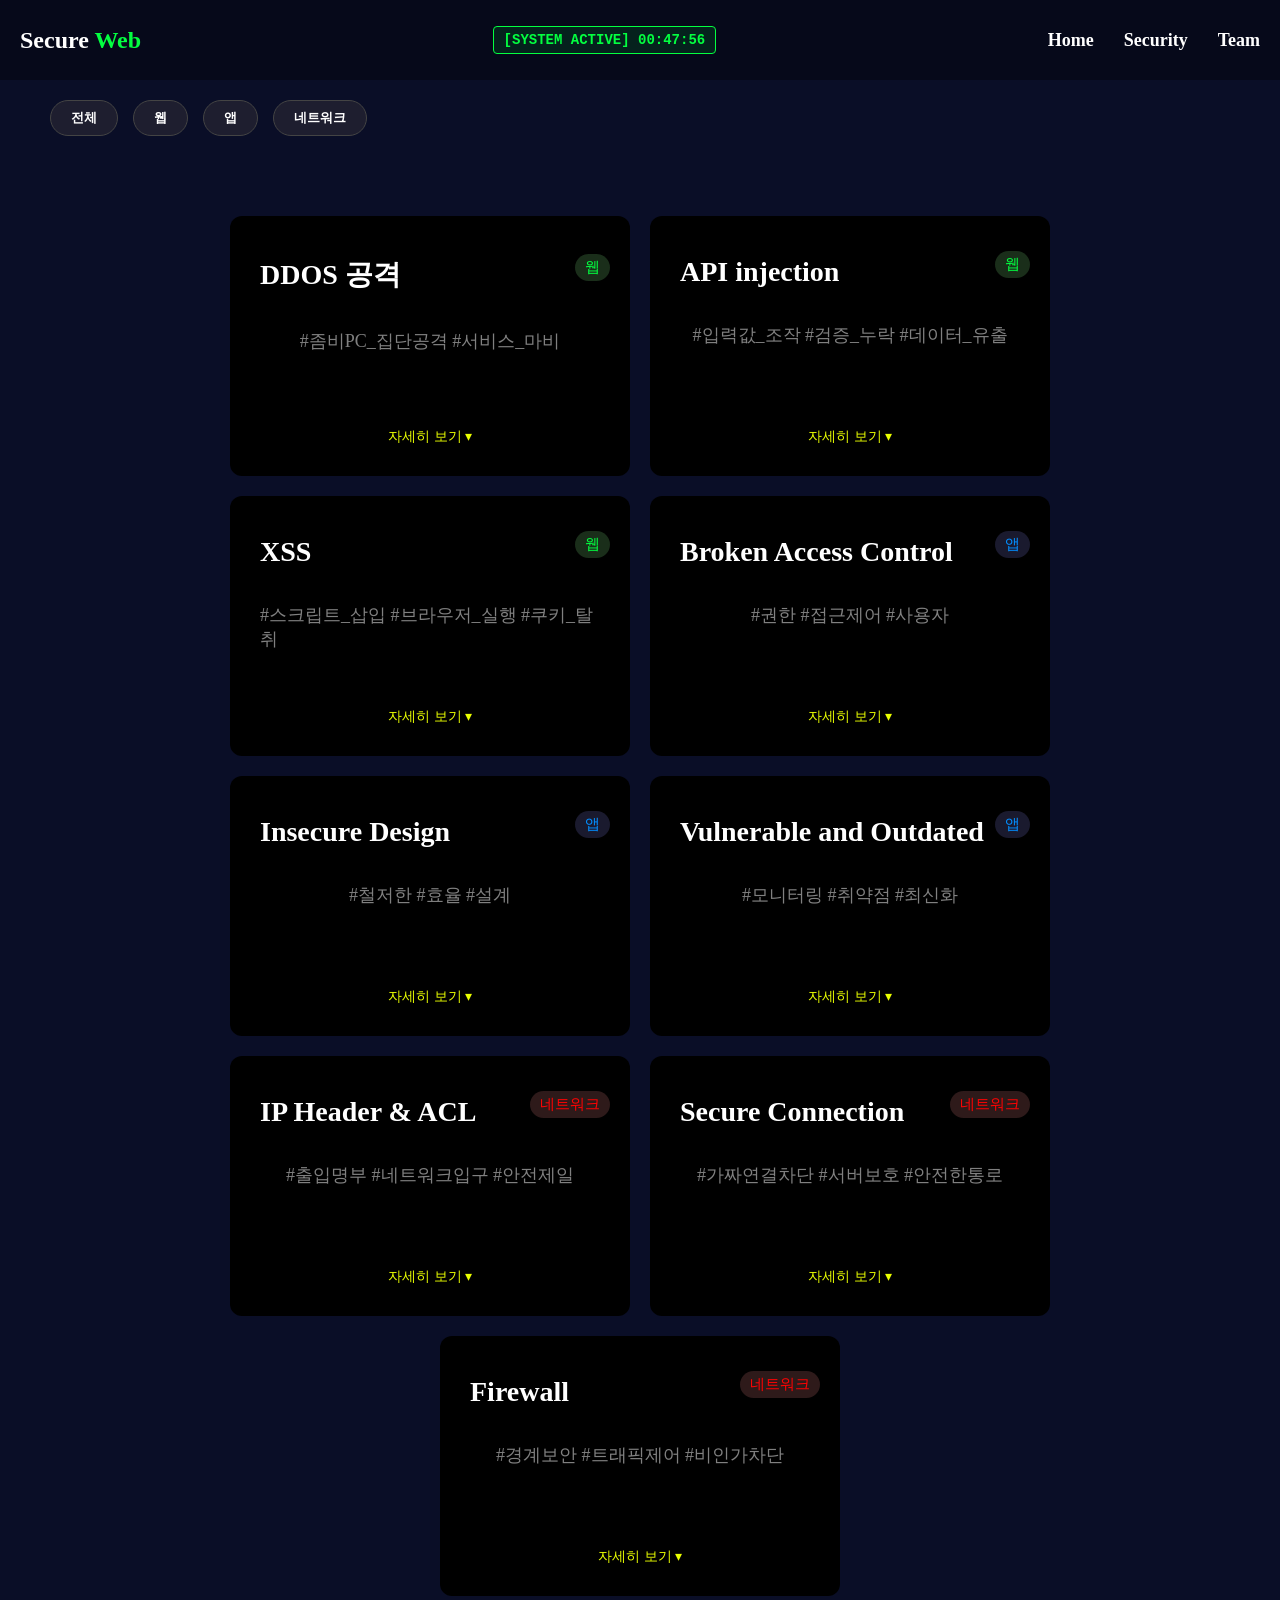
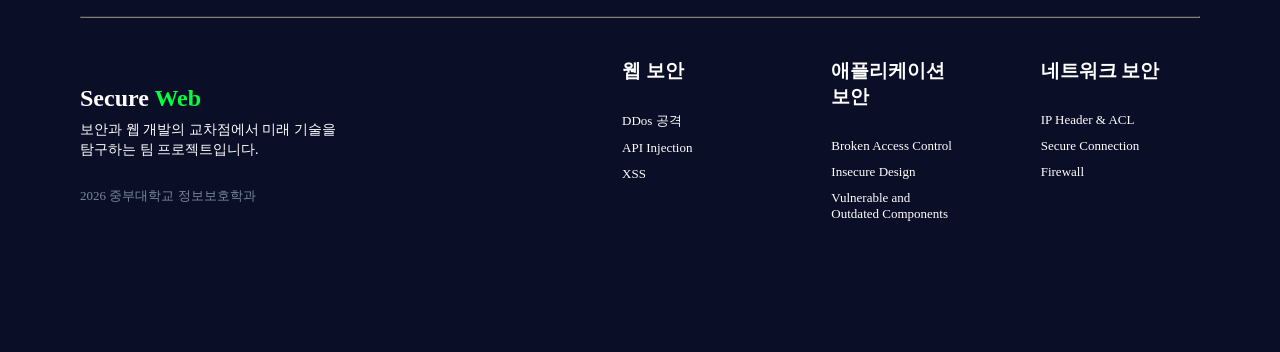
==== security.html @ 50887b19 "첫번째 커밋" ====
<!doctype html>
<html lang="en">
  <head>
    <meta charset="UTF-8" />
    <meta name="viewport" content="width=device-width, initial-scale=1.0" />
    <title>SecureWeb | Security</title>
    <link rel="stylesheet" href="style.css" />
  </head>
  <body>
    <nav class="navbar">
      <div class="container">
        <button class="more" id="menuBtn" aria-label="메뉴 열기">
          <span></span><span></span><span></span>
        </button>
        <div class="logo">
          <span class="logo-def">Secure </span
          ><span class="logo-high">Web</span>
        </div>
        <ul class="nav">
          <li><a href="index.html">Home</a></li>
          <li><a href="security.html">Security</a></li>
          <li><a href="team.html">Team</a></li>
        </ul>
      </div>
    </nav>

    <div class="mobile-menu" id="mobileMenu">
      <a href="index.html">Home</a>
      <a href="security.html">Security</a>
      <a href="team.html">Team</a>
    </div>

    <div class="box-container">
      <div class="box">
        <div class="box-top">
          <h1>DDOS 공격</h1>
          <span class="category-tag1">웹</span>
        </div>
        <p>#좀비PC_집단공격 #서비스_마비</p>
        <span class="toggle">자세히 보기 ▾</span>
        <p class="desc">
          DDoS(분산 서비스 거부) 공격은 여러 대의 컴퓨터를 동원해 특정 서버나
          웹사이트에 비정상적으로 많은 트래픽을 한꺼번에 보내서, 시스템을
          마비시키고 일반 사용자들이 이용하지 못하게 만드는 공격입니다. 쉽게
          말해, 좁은 입구에 수많은 사람을 몰아넣어 아무도 출입하지 못하게
          가로막는 것과 비슷합니다.
        </p>
      </div>

      <div class="box">
        <div class="box-top">
          <h1>API injection</h1>
          <span class="category-tag1">웹</span>
        </div>
        <p>#입력값_조작 #검증_누락 #데이터_유출</p>
        <span class="toggle">자세히 보기 ▾</span>
        <p class="desc">
          공격자가 API 엔드포인트를 통해 악의적인 데이터를 주입하여 서버 측의
          로직을 조작하거나, 데이터베이스를 탈취하고, 시스템 명령을 실행하는
          보안 취약점을 말합니다.유형으론 SQL injection,NoSQL 인젝션,명령어
          인젝션,등이 있다.
        </p>
      </div>

      <div class="box">
        <div class="box-top">
          <h1>XSS</h1>
          <span class="category-tag1">웹</span>
        </div>
        <p>#스크립트_삽입 #브라우저_실행 #쿠키_탈취</p>
        <span class="toggle">자세히 보기 ▾</span>
        <p class="desc">
          악의적인 스크립트를 몰래 올려두어, 그 글을 클릭한 다른 사용자의
          브라우저에서 해당 코드가 실행되게 만드는 공격입니다.이 공격을 통해
          사용자의 로그인 세션 정보를 탈취하거나, 가짜 화면을 띄워 개인정보를
          직접 입력하도록 유도하는 등 방문자를 직접적인 타깃으로 삼는 것이
          특징입니다.
        </p>
      </div>

      <div class="box">
        <div class="box-top">
          <h1>Broken Access Control</h1>
          <span class="category-tag2">앱</span>
        </div>
        <p>#권한 #접근제어 #사용자</p>
        <span class="toggle">자세히 보기 ▾</span>
        <p class="desc">
          액세스 제어가 취약하면 사용자는 주어진 권한을 벗어나 모든 데이터를
          무단으로 열람∙수정 혹은 삭제할 수 있습니다. 대응 방안으로는 모든
          리소스에 대한 접근 제어를 철저히 하고, 사용자에게 최소한의 권한만을
          부여해야 합니다.
        </p>
      </div>

      <div class="box">
        <div class="box-top">
          <h1>Insecure Design</h1>
          <span class="category-tag2">앱</span>
        </div>
        <p>#철저한 #효율 #설계</p>
        <span class="toggle">자세히 보기 ▾</span>
        <p class="desc">
          안전하지 않게 설계된 애플리케이션은 개발 완료 후 코드를 수정하여도
          보안 함을 완벽히 방어하는데 한계가 있습니다. 따라서 설계 단계에서부터
          보안을 적절히 고려해야 합니다.
        </p>
      </div>

      <div class="box">
        <div class="box-top">
          <h1>Vulnerable and Outdated</h1>
          <span class="category-tag2">앱</span>
        </div>
        <p>#모니터링 #취약점 #최신화</p>
        <span class="toggle">자세히 보기 ▾</span>
        <p class="desc">
          이를 방지하기 위해서는 불필요한 기능, 구성요소, 파일 등을 삭제할
          필요가 있습니다. 또한 지속적인 모니터링으로 취약한 소프트웨어가
          사용되고 있는지 확인해야합니다.
        </p>
      </div>

      <div class="box">
        <div class="box-top">
          <h1>IP Header & ACL</h1>
          <span class="category-tag3">네트워크</span>
        </div>
        <p>#출입명부 #네트워크입구 #안전제일</p>
        <span class="toggle">자세히 보기 ▾</span>
        <p class="desc">
          네트워크 통신의 기본인 IP 주소를 확인하여 허락되지 않은 외부인의
          접속을 입구에서부터 막는 기술입니다. IP 헤더 정보를 활용해 '누가
          들어오고 나갈 수 있는지' 규칙을 세우는 네트워크 보안의 가장 기초적인
          첫걸음입니다.
        </p>
      </div>

      <div class="box">
        <div class="box-top">
          <h1>Secure Connection</h1>
          <span class="category-tag3">네트워크</span>
        </div>
        <p>#가짜연결차단 #서버보호 #안전한통로</p>
        <span class="toggle">자세히 보기 ▾</span>
        <p class="desc">
          서버에 가짜 연결 요청을 수없이 보내서 서버를 마비시키는 공격을
          막아내는 기술입니다. TCP의 연결 과정을 응용하여 진짜 사용자만 서버에
          접속할 수 있도록 걸러내어 중단 없는 서비스를 보장합니다.
        </p>
      </div>

      <div class="box">
        <div class="box-top">
          <h1>Firewall</h1>
          <span class="category-tag3">네트워크</span>
        </div>
        <p>#경계보안 #트래픽제어 #비인가차단</p>
        <span class="toggle">자세히 보기 ▾</span>
        <p class="desc">
          신뢰할 수 없는 외부의 침입으로부터 내부 네트워크를 보호하기 위해,
          허가되지 않은 트래픽은 막고 허가된 통신만 통과시키는 가장 기본적인
          보안 시스템입니다.
        </p>
      </div>

      <div class="bottom">
        <hr />
        <div class="bottom-content">
          <div class="bottom-left">
            <div class="bottom-title">
              <h2>Secure <span class="bottom-high">Web</span></h2>
            </div>
            <div class="bottom-ex">
              <p>
                보안과 웹 개발의 교차점에서 미래 기술을<br />탐구하는 팀
                프로젝트입니다.
              </p>
            </div>
            <br />
            <div class="bottom-secure">2026 중부대학교 정보보호학과</div>
          </div>
          <div class="bottom-topics">
            <div class="bottom-web">
              <h3>웹 보안</h3>
              <br />
              <ul>
                <li>DDos 공격</li>
                <li>API Injection</li>
                <li>XSS</li>
              </ul>
            </div>
            <div class="bottom-app">
              <h3>애플리케이션 보안</h3>
              <br />
              <ul>
                <li>Broken Access Control</li>
                <li>Insecure Design</li>
                <li>Vulnerable and Outdated Components</li>
              </ul>
            </div>
            <div class="bottom-network">
              <h3>네트워크 보안</h3>
              <br />
              <ul>
                <li>IP Header & ACL</li>
                <li>Secure Connection</li>
                <li>Firewall</li>
              </ul>
            </div>
          </div>
        </div>
      </div>
    </div>

    <script src="javascrpit.js"></script>
  </body>
</html>
---- style.css ----
* {
  margin: 0;
  padding: 0;
  box-sizing: border-box;
}

body {
  color: white;
  background-color: #0a0e27;
  padding-top: 80px;
}

.navbar {
  color: white;
  background-color: #06091a;
  height: 80px;
  position: fixed;
  top: 0;
  left: 0;
  right: 0;
  z-index: 999;
}

.container {
  padding: 0 20px;
  display: flex;
  justify-content: space-between;
  align-items: center;
  height: 100%;
  position: relative;
}

.logo {
  font-size: x-large;
  font-weight: bold;
}

.logo-def {
  color: white;
}

.logo-high {
  color: #03ff40;
}

ul {
  list-style-type: none;
}

.nav {
  display: flex;
  flex-direction: row;
  gap: 30px;
  align-items: center;
}

.nav > li > a {
  color: white;
  text-decoration: none;
  font-size: 18px;
  font-weight: bold;
}

.nav > li > a:hover {
  text-decoration: underline;
  color: #03ff40;
}

.more {
  display: none;
  flex-direction: column;
  gap: 5px;
  cursor: pointer;
  background: none;
  border: none;
  padding: 10px;
}

.more > span {
  display: block;
  width: 25px;
  height: 2px;
  background-color: white;
  border-radius: 3px;
}

.mobile-menu {
  display: none;
  position: fixed;
  top: 80px;
  left: 0;
  right: 0;
  background-color: #06091a;
  flex-direction: column;
  z-index: 998;
  border-top: 1px solid #1a2040;
  overflow: hidden;
  max-height: 0;
  transition: max-height 0.35s ease;
}

.mobile-menu.open {
  max-height: 200px;
}

.mobile-menu a {
  display: block;
  color: white;
  text-decoration: none;
  font-size: 18px;
  font-weight: bold;
  padding: 16px 24px;
  border-bottom: 1px solid #1a2040;
  transition:
    color 0.2s,
    background 0.2s;
}

.mobile-menu a:hover {
  color: #03ff40;
  background: #0d1230;
}

.top {
  width: 100%;
  height: 100px;
}

.content {
  display: flex;
  flex-direction: row;
}

.left {
  width: 60%;
  min-height: 580px;
  display: flex;
  align-items: center;
}

.left-content {
  width: 100%;
  margin: 60px 60px 60px 80px;
}

.title {
  display: flex;
  align-items: center;
}

.title > h1 {
  font-size: 80px;
  line-height: 1.15;
}

.title-def {
  color: white;
}

.title-high {
  color: #03ff40;
}

.ex {
  margin-top: 40px;
}

.ex > p {
  color: white;
  font-size: larger;
  line-height: 1.7;
}

.right {
  width: 40%;
  display: flex;
  justify-content: center;
  align-items: center;
  min-height: 500px;
}

.right-image {
  width: 400px;
  height: 400px;
  display: flex;
  justify-content: center;
  align-items: center;
}

.right-image > img {
  width: 100%;
}

.bottom {
  width: 100%;
}

.bottom > hr {
  width: calc(100% - 80px);
  margin: 0 40px;
  border-color: gray;
}

.bottom-content {
  padding: 20px 0;
  display: flex;
  flex-direction: row;
  justify-content: space-between;
  align-items: center;
}

.bottom-left {
  display: flex;
  flex-direction: column;
  margin: 0 40px;
  width: 400px;
}

.bottom-title h2 {
  color: white;
}

.bottom-high {
  color: #03ff40;
}

.bottom-ex > p {
  color: white;
  margin: 8px 0 0;
  line-height: 1.4;
  font-size: 14px;
}

.bottom-secure {
  margin-top: 10px;
  color: lightslategray;
  font-size: 13px;
}

.bottom-topics {
  display: flex;
  flex-direction: row;
  gap: 40px;
  margin-right: 50px;
}

.bottom-topics > div {
  flex: 1;
  margin: 20px;
}

.bottom-topics h3 {
  color: white;
}

.bottom-web > ul > li,
.bottom-app > ul > li,
.bottom-network > ul > li {
  color: white;
  margin: 10px 0;
  font-size: 13px;
}

/* 팀원 소개 섹션 */
.team-intro-section {
  width: 100%;
  padding: 80px 0;
  text-align: center;
}

.team-title {
  margin-bottom: 60px;
  font-size: 2.5rem;
  color: #ffffff;
  text-shadow: 0 0 20px rgba(3, 255, 64, 0.3);
}

.team-grid {
  display: flex;
  justify-content: center;
  gap: 40px;
  flex-wrap: wrap;
  max-width: 1200px;
  margin: 0 auto;
}

.team-card {
  width: 320px;
  padding: 40px 20px;
  background: rgba(255, 255, 255, 0.05);
  border: 1px solid rgba(255, 255, 255, 0.1);
  border-radius: 20px;
  transition: all 0.4s cubic-bezier(0.175, 0.885, 0.32, 1.275);
  text-align: center;
}

.team-profile-glow {
  width: 150px;
  height: 150px;
  margin: 0 auto 25px;
  border-radius: 50%;
  border: 3px solid #03ff40;
  box-shadow: 0 0 20px rgba(3, 255, 64, 0.4);
  overflow: hidden;
}

.team-profile-glow img {
  width: 100%;
  height: 100%;
  object-fit: cover;
}

.team-name {
  font-size: 1.5rem;
  margin-bottom: 8px;
  transition: 0.3s;
}

.team-role {
  color: #03ff40;
  font-weight: bold;
  margin-bottom: 5px;
  transition: 0.3s;
}

.team-univ {
  color: #cccccc;
  font-size: 14px;
  margin-bottom: 20px;
  transition: 0.3s;
}

.team-links {
  display: flex;
  justify-content: center;
  gap: 20px;
  margin-top: 10px;
}

.icon-btn img {
  width: 35px;
  height: 35px;
  object-fit: contain;
  transition: all 0.3s ease;
  filter: drop-shadow(0 0 2px rgba(3, 255, 64, 0.2));
}

.icon-btn:hover img {
  transform: translateY(-5px) scale(1.1);
  filter: drop-shadow(0 0 10px rgba(3, 255, 64, 0.9));
}

.team-card:hover {
  background-color: white !important;
  transform: translateY(-15px);
  box-shadow: 0 10px 30px rgba(0, 0, 0, 0.5);
}

.team-card:hover .team-name,
.team-card:hover .team-univ {
  color: #1a1a1a !important;
}

.team-card:hover .team-role {
  color: #02c031 !important;
}

.box-container {
  display: flex;
  flex-wrap: wrap;
  max-width: 1600px;
  width: 100%;
  gap: 40px;
  margin: 80px auto;
  padding: 0 40px;
  justify-content: center;
  align-items: flex-start;
}

.box {
  width: 400px;
  min-height: 260px;
  height: auto;
  font-size: 14px;
  border-radius: 12px;
  background-color: black;
  padding: 40px 30px 20px 30px;
  display: flex;
  flex-direction: column;
  gap: 10px;
  align-items: center;
  overflow: visible;
}

.desc {
  display: none;
  margin: 0;
  color: grey;
}

p {
  color: grey;
  font-size: 18px;
}

.box a {
  color: white;
}

.toggle {
  color: #eaff00;
  font-size: 14px;
  cursor: pointer;
  display: block;
  text-align: center;
  width: 100%;
  margin-top: auto;
  margin-bottom: 10px;
}

.category-tag1 {
  margin-left: auto;
  margin-right: -10px;
  color: #03ff40;
  font-size: 15px;
  background-color: #1a2e1a;
  padding: 4px 10px;
  border-radius: 20px;
  margin-top: -15px;
}

.category-tag2 {
  margin-left: auto;
  margin-right: -10px;
  color: #038eff;
  font-size: 15px;
  background-color: #1a1a2e;
  padding: 4px 10px;
  border-radius: 20px;
  margin-top: -15px;
}

.category-tag3 {
  margin-left: auto;
  margin-right: -10px;
  color: #ff0303;
  font-size: 15px;
  background-color: #2e1a1a;
  padding: 4px 10px;
  border-radius: 20px;
  margin-top: -15px;
}

.box-top {
  display: flex;
  justify-content: space-between;
  align-items: center;
  width: 100%;
}

.box p {
  margin-top: 25px;
  margin-bottom: 20px;
}

@media (max-width: 768px) {
  body {
    width: 100%;
    height: auto;
    padding-top: 80px;
  }

  .navbar > .container > .logo {
    position: absolute;
    left: 50%;
    transform: translateX(-50%);
  }

  .nav {
    display: none;
  }

  .more {
    display: flex;
  }

  .mobile-menu {
    display: flex;
  }

  .top {
    display: none;
  }

  .content {
    flex-direction: column;
  }

  .left {
    width: 100%;
    min-height: auto;
    order: 2;
  }

  .left-content {
    width: 100%;
    margin: 20px 20px 40px;
  }

  .title {
    justify-content: center;
    text-align: center;
  }

  .title > h1 {
    font-size: 60px;
    text-align: center;
    width: 100%;
    line-height: 1.25;
  }

  .ex > p {
    text-align: center;
    line-height: 1.5;
  }

  .right {
    width: 100%;
    order: 1;
    min-height: auto;
    overflow: hidden;
  }

  .right-image {
    width: auto;
    overflow: hidden;
    mask-image: linear-gradient(
      to bottom,
      transparent 0%,
      black 15%,
      black 80%,
      transparent 100%
    );
    -webkit-mask-image: linear-gradient(
      to bottom,
      transparent 0%,
      black 15%,
      black 80%,
      transparent 100%
    );
    display: block;
    transform: scale(1.5);
    transform-origin: center top;
  }

  .right-image > img {
    width: 100%;
    display: block;
  }

  .bottom {
    width: 100%;
    display: block;
  }

  .bottom > hr {
    width: calc(100% - 40px);
    margin: 0 20px;
  }

  .bottom-topics {
    display: none;
  }

  .bottom-left {
    width: calc(100% - 40px);
    margin: 10px 20px;
  }
  .team-grid {
    flex-direction: column;
    align-items: center;
  }
  .team-title {
    font-size: 2rem;
  }
}
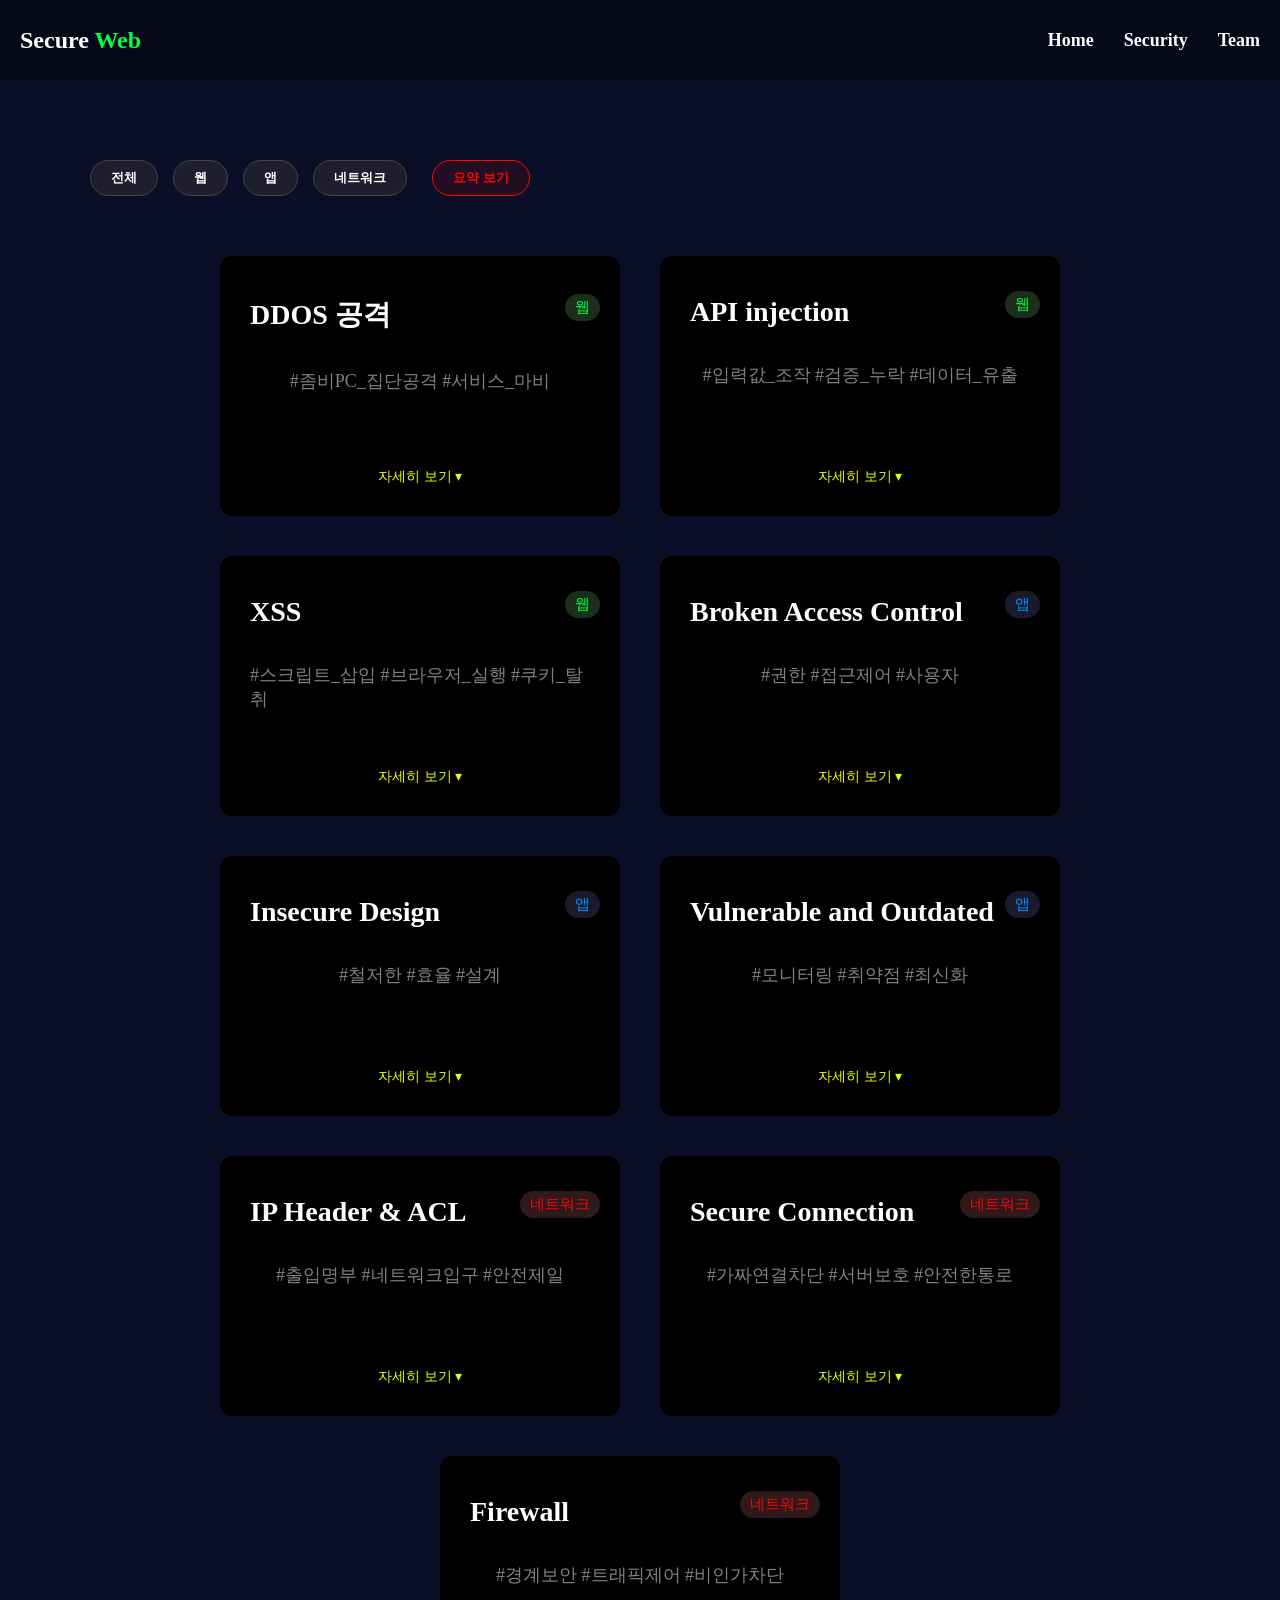
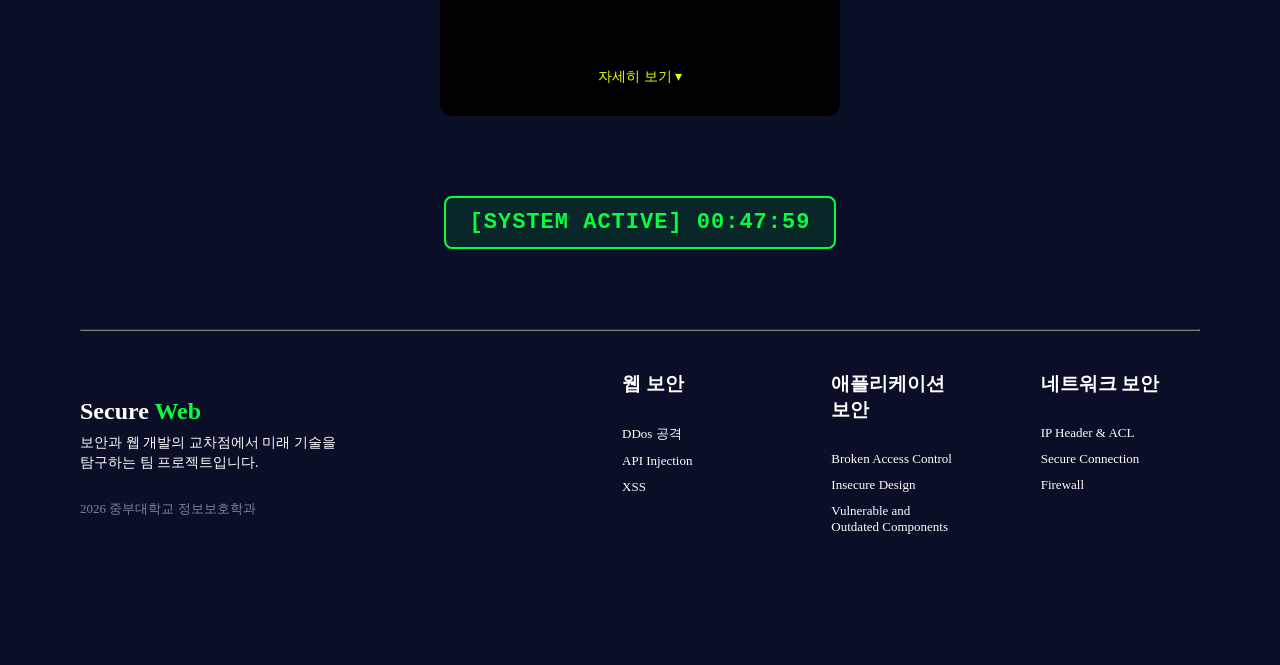
==== commit 0ed14520: "정은의 세번째 커밋" ====
--- a/security.html
+++ b/security.html
@@ -4,7 +4,7 @@
     <meta charset="UTF-8" />
     <meta name="viewport" content="width=device-width, initial-scale=1.0" />
     <title>SecureWeb | Security</title>
-    <link rel="stylesheet" href="style.css" />
+    <link rel="stylesheet" href="jungeun-style.css" />
   </head>
   <body>
     <nav class="navbar">
@@ -31,6 +31,14 @@
     </div>
 
     <div class="box-container">
+      <div class="filter-container">
+        <button class="filter-btn" data-filter="전체">전체</button>
+        <button class="filter-btn" data-filter="웹">웹</button>
+        <button class="filter-btn" data-filter="앱">앱</button>
+        <button class="filter-btn" data-filter="네트워크">네트워크</button>
+        <button class="summary-btn" id="summaryBtn">요약 보기</button>
+      </div>
+
       <div class="box">
         <div class="box-top">
           <h1>DDOS 공격</h1>
@@ -162,6 +170,10 @@
           허가되지 않은 트래픽은 막고 허가된 통신만 통과시키는 가장 기본적인
           보안 시스템입니다.
         </p>
+      </div>
+
+      <div class="clock-container">
+        <div id="systemClock">[SYSTEM ACTIVE] 00:00:00</div>
       </div>
 
       <div class="bottom">
@@ -213,6 +225,53 @@
       </div>
     </div>
 
+    <div class="modal-overlay" id="summaryModal">
+      <div class="modal-content" id="modalContent">
+        <div class="modal-bg bg-danger"></div>
+        <div class="modal-bg bg-secure"></div>
+
+        <div class="modal-text-overlay">
+          <div class="text-layer text-danger">
+            <h2 class="danger-title">
+              [SYSTEM DANGER] 방치된 환경의 치명적 위협
+            </h2>
+            <div class="danger-list">
+              <p>
+                <strong>[Web]</strong> DDoS 폭주 / API 데이터 무단 탈취 / XSS
+                감염
+              </p>
+              <p>
+                <strong>[App]</strong> 권한 무단 획득 / 설계 결함 악용 / 구버전
+                취약점
+              </p>
+              <p>
+                <strong>[Network]</strong> 비인가 침입 / 가짜 연결 폭주 / 방화벽
+                무력화
+              </p>
+            </div>
+          </div>
+
+          <div class="text-layer text-secure">
+            <h2 class="secure-title">[SYSTEM SECURE] SecureWeb 방어 가동</h2>
+            <div class="secure-list">
+              <p>
+                <strong>[Web]</strong> 비정상 트래픽 차단 / 입력값 철저 검증 /
+                스크립트 원천 방어
+              </p>
+              <p>
+                <strong>[App]</strong> 무결점 접근 제어(ACL) / 시큐어 코딩 /
+                실시간 모니터링
+              </p>
+              <p>
+                <strong>[Network]</strong> 허가된 IP만 통과 / 암호화 연결 / 철통
+                방화벽 구축
+              </p>
+            </div>
+          </div>
+        </div>
+      </div>
+    </div>
+
     <script src="javascrpit.js"></script>
   </body>
 </html>
--- a/jungeun-style.css
+++ b/jungeun-style.css
@@ -0,0 +1,820 @@
+* {
+  margin: 0;
+  padding: 0;
+  box-sizing: border-box;
+}
+
+body {
+  color: white;
+  background-color: #0a0e27;
+  padding-top: 80px;
+}
+
+.navbar {
+  color: white;
+  background-color: #06091a;
+  height: 80px;
+  position: fixed;
+  top: 0;
+  left: 0;
+  right: 0;
+  z-index: 999;
+}
+
+.container {
+  padding: 0 20px;
+  display: flex;
+  justify-content: space-between;
+  align-items: center;
+  height: 100%;
+  position: relative;
+}
+
+.logo {
+  font-size: x-large;
+  font-weight: bold;
+}
+
+.logo-def {
+  color: white;
+}
+
+.logo-high {
+  color: #03ff40;
+}
+
+ul {
+  list-style-type: none;
+}
+
+.nav {
+  display: flex;
+  flex-direction: row;
+  gap: 30px;
+  align-items: center;
+}
+
+.nav > li > a {
+  color: white;
+  text-decoration: none;
+  font-size: 18px;
+  font-weight: bold;
+}
+
+.nav > li > a:hover {
+  text-decoration: underline;
+  color: #03ff40;
+}
+
+.more {
+  display: none;
+  flex-direction: column;
+  gap: 5px;
+  cursor: pointer;
+  background: none;
+  border: none;
+  padding: 10px;
+}
+
+.more > span {
+  display: block;
+  width: 25px;
+  height: 2px;
+  background-color: white;
+  border-radius: 3px;
+}
+
+.mobile-menu {
+  display: none;
+  position: fixed;
+  top: 80px;
+  left: 0;
+  right: 0;
+  background-color: #06091a;
+  flex-direction: column;
+  z-index: 998;
+  border-top: 1px solid #1a2040;
+  overflow: hidden;
+  max-height: 0;
+  transition: max-height 0.35s ease;
+}
+
+.mobile-menu.open {
+  max-height: 200px;
+}
+
+.mobile-menu a {
+  display: block;
+  color: white;
+  text-decoration: none;
+  font-size: 18px;
+  font-weight: bold;
+  padding: 16px 24px;
+  border-bottom: 1px solid #1a2040;
+  transition:
+    color 0.2s,
+    background 0.2s;
+}
+
+.mobile-menu a:hover {
+  color: #03ff40;
+  background: #0d1230;
+}
+
+.top {
+  width: 100%;
+  height: 100px;
+}
+
+.content {
+  display: flex;
+  flex-direction: row;
+}
+
+.left {
+  width: 60%;
+  min-height: 580px;
+  display: flex;
+  align-items: center;
+}
+
+.left-content {
+  width: 100%;
+  margin: 60px 60px 60px 80px;
+}
+
+.title {
+  display: flex;
+  align-items: center;
+}
+
+.title > h1 {
+  font-size: 80px;
+  line-height: 1.15;
+}
+
+.title-def {
+  color: white;
+}
+
+.title-high {
+  color: #03ff40;
+}
+
+.ex {
+  margin-top: 40px;
+}
+
+.ex > p {
+  color: white;
+  font-size: larger;
+  line-height: 1.7;
+}
+
+.right {
+  width: 40%;
+  display: flex;
+  justify-content: center;
+  align-items: center;
+  min-height: 500px;
+}
+
+.right-image {
+  width: 400px;
+  height: 400px;
+  display: flex;
+  justify-content: center;
+  align-items: center;
+}
+
+.right-image > img {
+  width: 100%;
+}
+
+.bottom {
+  width: 100%;
+}
+
+.bottom > hr {
+  width: calc(100% - 80px);
+  margin: 0 40px;
+  border-color: gray;
+}
+
+.bottom-content {
+  padding: 20px 0;
+  display: flex;
+  flex-direction: row;
+  justify-content: space-between;
+  align-items: center;
+}
+
+.bottom-left {
+  display: flex;
+  flex-direction: column;
+  margin: 0 40px;
+  width: 400px;
+}
+
+.bottom-title h2 {
+  color: white;
+}
+
+.bottom-high {
+  color: #03ff40;
+}
+
+.bottom-ex > p {
+  color: white;
+  margin: 8px 0 0;
+  line-height: 1.4;
+  font-size: 14px;
+}
+
+.bottom-secure {
+  margin-top: 10px;
+  color: lightslategray;
+  font-size: 13px;
+}
+
+.bottom-topics {
+  display: flex;
+  flex-direction: row;
+  gap: 40px;
+  margin-right: 50px;
+}
+
+.bottom-topics > div {
+  flex: 1;
+  margin: 20px;
+}
+
+.bottom-topics h3 {
+  color: white;
+}
+
+.bottom-web > ul > li,
+.bottom-app > ul > li,
+.bottom-network > ul > li {
+  color: white;
+  margin: 10px 0;
+  font-size: 13px;
+}
+
+/* 팀원 소개 섹션 */
+.team-intro-section {
+  width: 100%;
+  padding: 80px 0;
+  text-align: center;
+}
+
+.team-title {
+  margin-bottom: 60px;
+  font-size: 2.5rem;
+  color: #ffffff;
+  text-shadow: 0 0 20px rgba(3, 255, 64, 0.3);
+}
+
+.team-grid {
+  display: flex;
+  justify-content: center;
+  gap: 40px;
+  flex-wrap: wrap;
+  max-width: 1200px;
+  margin: 0 auto;
+}
+
+.team-card {
+  width: 320px;
+  padding: 40px 20px;
+  background: rgba(255, 255, 255, 0.05);
+  border: 1px solid rgba(255, 255, 255, 0.1);
+  border-radius: 20px;
+  transition: all 0.4s cubic-bezier(0.175, 0.885, 0.32, 1.275);
+  text-align: center;
+}
+
+.team-profile-glow {
+  width: 150px;
+  height: 150px;
+  margin: 0 auto 25px;
+  border-radius: 50%;
+  border: 3px solid #03ff40;
+  box-shadow: 0 0 20px rgba(3, 255, 64, 0.4);
+  overflow: hidden;
+}
+
+.team-profile-glow img {
+  width: 100%;
+  height: 100%;
+  object-fit: cover;
+}
+
+.team-name {
+  font-size: 1.5rem;
+  margin-bottom: 8px;
+  transition: 0.3s;
+}
+
+.team-role {
+  color: #03ff40;
+  font-weight: bold;
+  margin-bottom: 5px;
+  transition: 0.3s;
+}
+
+.team-univ {
+  color: #cccccc;
+  font-size: 14px;
+  margin-bottom: 20px;
+  transition: 0.3s;
+}
+
+.team-links {
+  display: flex;
+  justify-content: center;
+  gap: 20px;
+  margin-top: 10px;
+}
+
+.icon-btn img {
+  width: 35px;
+  height: 35px;
+  object-fit: contain;
+  transition: all 0.3s ease;
+  filter: drop-shadow(0 0 2px rgba(3, 255, 64, 0.2));
+}
+
+.icon-btn:hover img {
+  transform: translateY(-5px) scale(1.1);
+  filter: drop-shadow(0 0 10px rgba(3, 255, 64, 0.9));
+}
+
+.team-card:hover {
+  background-color: white !important;
+  transform: translateY(-15px);
+  box-shadow: 0 10px 30px rgba(0, 0, 0, 0.5);
+}
+
+.team-card:hover .team-name,
+.team-card:hover .team-univ {
+  color: #1a1a1a !important;
+}
+
+.team-card:hover .team-role {
+  color: #02c031 !important;
+}
+
+.box-container {
+  display: flex;
+  flex-wrap: wrap;
+  max-width: 1600px;
+  width: 100%;
+  gap: 40px;
+  margin: 80px auto;
+  padding: 0 40px;
+  justify-content: center;
+  align-items: flex-start;
+}
+
+.box {
+  width: 400px;
+  min-height: 260px;
+  height: auto;
+  font-size: 14px;
+  border-radius: 12px;
+  background-color: black;
+  padding: 40px 30px 20px 30px;
+  display: flex;
+  flex-direction: column;
+  gap: 10px;
+  align-items: center;
+  overflow: visible;
+}
+
+.desc {
+  display: none;
+  margin: 0;
+  color: grey;
+}
+
+p {
+  color: grey;
+  font-size: 18px;
+}
+
+.box a {
+  color: white;
+}
+
+.toggle {
+  color: #eaff00;
+  font-size: 14px;
+  cursor: pointer;
+  display: block;
+  text-align: center;
+  width: 100%;
+  margin-top: auto;
+  margin-bottom: 10px;
+}
+
+.category-tag1 {
+  margin-left: auto;
+  margin-right: -10px;
+  color: #03ff40;
+  font-size: 15px;
+  background-color: #1a2e1a;
+  padding: 4px 10px;
+  border-radius: 20px;
+  margin-top: -15px;
+}
+
+.category-tag2 {
+  margin-left: auto;
+  margin-right: -10px;
+  color: #038eff;
+  font-size: 15px;
+  background-color: #1a1a2e;
+  padding: 4px 10px;
+  border-radius: 20px;
+  margin-top: -15px;
+}
+
+.category-tag3 {
+  margin-left: auto;
+  margin-right: -10px;
+  color: #ff0303;
+  font-size: 15px;
+  background-color: #2e1a1a;
+  padding: 4px 10px;
+  border-radius: 20px;
+  margin-top: -15px;
+}
+
+.box-top {
+  display: flex;
+  justify-content: space-between;
+  align-items: center;
+  width: 100%;
+}
+
+.box p {
+  margin-top: 25px;
+  margin-bottom: 20px;
+}
+
+@media (max-width: 768px) {
+  body {
+    width: 100%;
+    height: auto;
+    padding-top: 80px;
+  }
+
+  .navbar > .container > .logo {
+    position: absolute;
+    left: 50%;
+    transform: translateX(-50%);
+  }
+
+  .nav {
+    display: none;
+  }
+
+  .more {
+    display: flex;
+  }
+
+  .mobile-menu {
+    display: flex;
+  }
+
+  .top {
+    display: none;
+  }
+
+  .content {
+    flex-direction: column;
+  }
+
+  .left {
+    width: 100%;
+    min-height: auto;
+    order: 2;
+  }
+
+  .left-content {
+    width: 100%;
+    margin: 20px 20px 40px;
+  }
+
+  .title {
+    justify-content: center;
+    text-align: center;
+  }
+
+  .title > h1 {
+    font-size: 60px;
+    text-align: center;
+    width: 100%;
+    line-height: 1.25;
+  }
+
+  .ex > p {
+    text-align: center;
+    line-height: 1.5;
+  }
+
+  .right {
+    width: 100%;
+    order: 1;
+    min-height: auto;
+    overflow: hidden;
+  }
+
+  .right-image {
+    width: auto;
+    overflow: hidden;
+    mask-image: linear-gradient(
+      to bottom,
+      transparent 0%,
+      black 15%,
+      black 80%,
+      transparent 100%
+    );
+    -webkit-mask-image: linear-gradient(
+      to bottom,
+      transparent 0%,
+      black 15%,
+      black 80%,
+      transparent 100%
+    );
+    display: block;
+    transform: scale(1.5);
+    transform-origin: center top;
+  }
+
+  .right-image > img {
+    width: 100%;
+    display: block;
+  }
+
+  .bottom {
+    width: 100%;
+    display: block;
+  }
+
+  .bottom > hr {
+    width: calc(100% - 40px);
+    margin: 0 20px;
+  }
+
+  .bottom-topics {
+    display: none;
+  }
+
+  .bottom-left {
+    width: calc(100% - 40px);
+    margin: 10px 20px;
+  }
+  .team-grid {
+    flex-direction: column;
+    align-items: center;
+  }
+  .team-title {
+    font-size: 2rem;
+  }
+}
+
+/* 기존 style.css 내용들... (위에 그대로 두시면 됩니다) */
+/* 아래 내용부터 맨 밑에 추가해 주세요! */
+
+/* =========================================
+   추가된 UI 요소 스타일 (필터, 시계, 요약 모달)
+========================================= */
+
+/* 1. 카테고리 필터 & 요약 버튼 */
+.filter-container {
+  display: flex;
+  width: 100%;
+  flex-basis: 100%; /* 카드 위에서 한 줄을 꽉 채우게 만듭니다 */
+  margin: 0 50px 20px 50px;
+  gap: 15px;
+  align-items: center;
+}
+
+.filter-btn {
+  padding: 8px 20px;
+  border-radius: 20px;
+  border: 1px solid #444;
+  background-color: #1e1e2f;
+  color: #fff;
+  font-weight: bold;
+  cursor: pointer;
+  transition: 0.3s;
+}
+
+/* 필터 호버 효과 (자바스크립트 없이 CSS로 처리) */
+.filter-btn:hover {
+  border-color: #fff;
+}
+.filter-btn[data-filter='웹']:hover {
+  border-color: #03ff40;
+  color: #03ff40;
+}
+.filter-btn[data-filter='앱']:hover {
+  border-color: #038eff;
+  color: #038eff;
+}
+.filter-btn[data-filter='네트워크']:hover {
+  border-color: #ff0303;
+  color: #ff0303;
+}
+
+/* 2. 요약 버튼 특별 디자인 */
+.summary-btn {
+  padding: 8px 20px;
+  border-radius: 20px;
+  border: 1px solid #ff0303;
+  background-color: rgba(255, 3, 3, 0.1);
+  color: #ff0303;
+  font-weight: bold;
+  cursor: pointer;
+  transition: 0.3s;
+  margin-left: 10px;
+}
+.summary-btn:hover {
+  background-color: #ff0303;
+  color: #fff;
+  box-shadow: 0 0 15px rgba(255, 3, 3, 0.5);
+}
+
+/* 3. 시스템 시계 */
+.clock-container {
+  display: flex;
+  justify-content: center;
+  width: 100%;
+  flex-basis: 100%;
+  margin-top: 40px;
+  margin-bottom: 40px;
+}
+
+#systemClock {
+  color: #03ff40;
+  font-size: 22px;
+  font-weight: bold;
+  font-family: monospace;
+  padding: 12px 24px;
+  border: 2px solid #03ff40;
+  border-radius: 8px;
+  background-color: rgba(3, 255, 64, 0.1);
+  letter-spacing: 1px;
+}
+
+/* 4. 요약 팝업 (모달) 기본 뼈대 */
+.modal-overlay {
+  display: none; /* 평소엔 숨김 */
+  position: fixed;
+  inset: 0; /* top:0, left:0, right:0, bottom:0 랑 같음 */
+  background-color: rgba(0, 0, 0, 0.85);
+  z-index: 1000;
+  justify-content: center;
+  align-items: center;
+}
+
+/* JS에서 'show' 클래스를 추가하면 보이게 됨 */
+.modal-overlay.show {
+  display: flex;
+}
+
+.modal-content {
+  position: relative;
+  width: 90%;
+  max-width: 800px;
+  height: 500px;
+  border-radius: 12px;
+  overflow: hidden;
+  box-shadow: 0 0 40px rgba(255, 3, 3, 0.4); /* 기본 빨간 그림자 */
+  cursor: pointer;
+  transition: box-shadow 0.4s ease;
+}
+
+/* 5. 모달 배경 이미지 전환 (Opacity 활용) */
+.modal-bg {
+  position: absolute;
+  inset: 0;
+  background-size: cover;
+  background-position: center;
+  transition: opacity 0.4s ease;
+}
+.bg-danger {
+  background-image: url('danger.jpg');
+  z-index: 1;
+}
+.bg-secure {
+  background-image: url('security.jpg');
+  z-index: 2;
+  opacity: 0;
+} /* 기본으로 숨김 */
+
+/* 6. 모달 텍스트 전환 */
+.modal-text-overlay {
+  position: absolute;
+  inset: 0;
+  z-index: 10;
+  background-color: rgba(0, 0, 0, 0.75); /* 어두운 유리 효과 */
+  display: flex;
+  justify-content: center;
+  align-items: center;
+}
+
+.text-layer {
+  position: absolute;
+  display: flex;
+  flex-direction: column;
+  justify-content: center;
+  padding: 40px;
+  width: 100%;
+  height: 100%;
+  transition: opacity 0.4s ease;
+}
+
+.text-danger {
+  opacity: 1;
+} /* 기본으로 보임 */
+.text-secure {
+  opacity: 0;
+} /* 기본으로 숨김 */
+
+/* 텍스트 상세 디자인 */
+.danger-title {
+  color: #ff0303;
+  margin-bottom: 30px;
+  font-size: 28px;
+  text-shadow: 0 0 15px rgba(255, 0, 0, 0.8);
+  text-align: center;
+}
+.danger-list p {
+  color: #eee;
+  font-size: 18px;
+  line-height: 2;
+  text-align: left;
+}
+.danger-list strong {
+  color: #ff4444;
+  font-size: 20px;
+  margin-right: 10px;
+}
+
+.secure-title {
+  color: #03ff40;
+  margin-bottom: 30px;
+  font-size: 28px;
+  text-shadow: 0 0 15px rgba(3, 255, 64, 0.8);
+  text-align: center;
+}
+.secure-list p {
+  color: #eee;
+  font-size: 18px;
+  line-height: 2;
+  text-align: left;
+}
+.secure-list strong {
+  color: #03ff40;
+  font-size: 20px;
+  margin-right: 10px;
+}
+
+/* 🌟 마우스를 올리거나(Hover), 터치해서 'secure-mode' 클래스가 붙었을 때의 변화 🌟 */
+.modal-content:hover,
+.modal-content.secure-mode {
+  box-shadow: 0 0 50px rgba(3, 255, 64, 0.5);
+}
+.modal-content:hover .bg-secure,
+.modal-content.secure-mode .bg-secure {
+  opacity: 1;
+}
+.modal-content:hover .text-danger,
+.modal-content.secure-mode .text-danger {
+  opacity: 0;
+}
+.modal-content:hover .text-secure,
+.modal-content.secure-mode .text-secure {
+  opacity: 1;
+}
+
+/* 모바일 대응 추가 */
+@media (max-width: 768px) {
+  .filter-container {
+    margin: 0 20px 20px 20px;
+    flex-wrap: wrap;
+    justify-content: center;
+  }
+  .danger-title,
+  .secure-title {
+    font-size: 20px;
+  }
+  .danger-list p,
+  .secure-list p {
+    font-size: 14px;
+  }
+}
